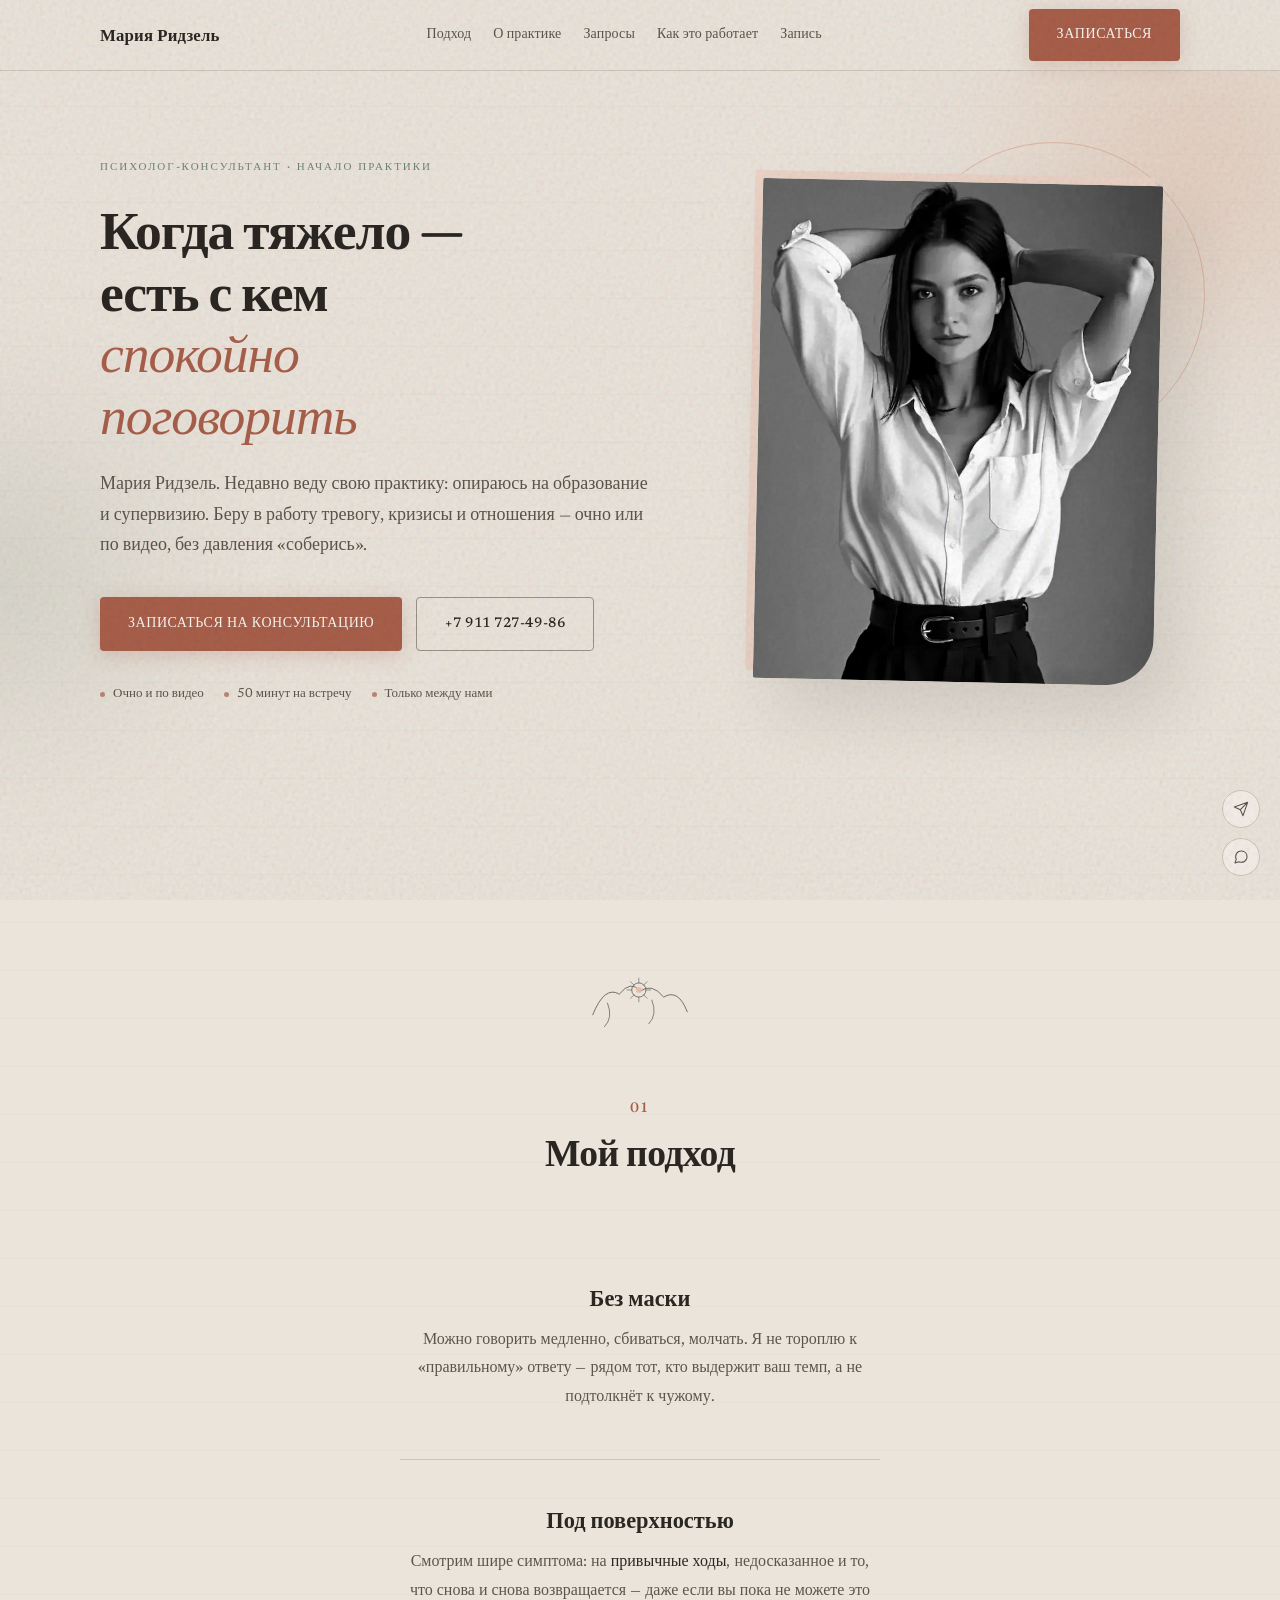
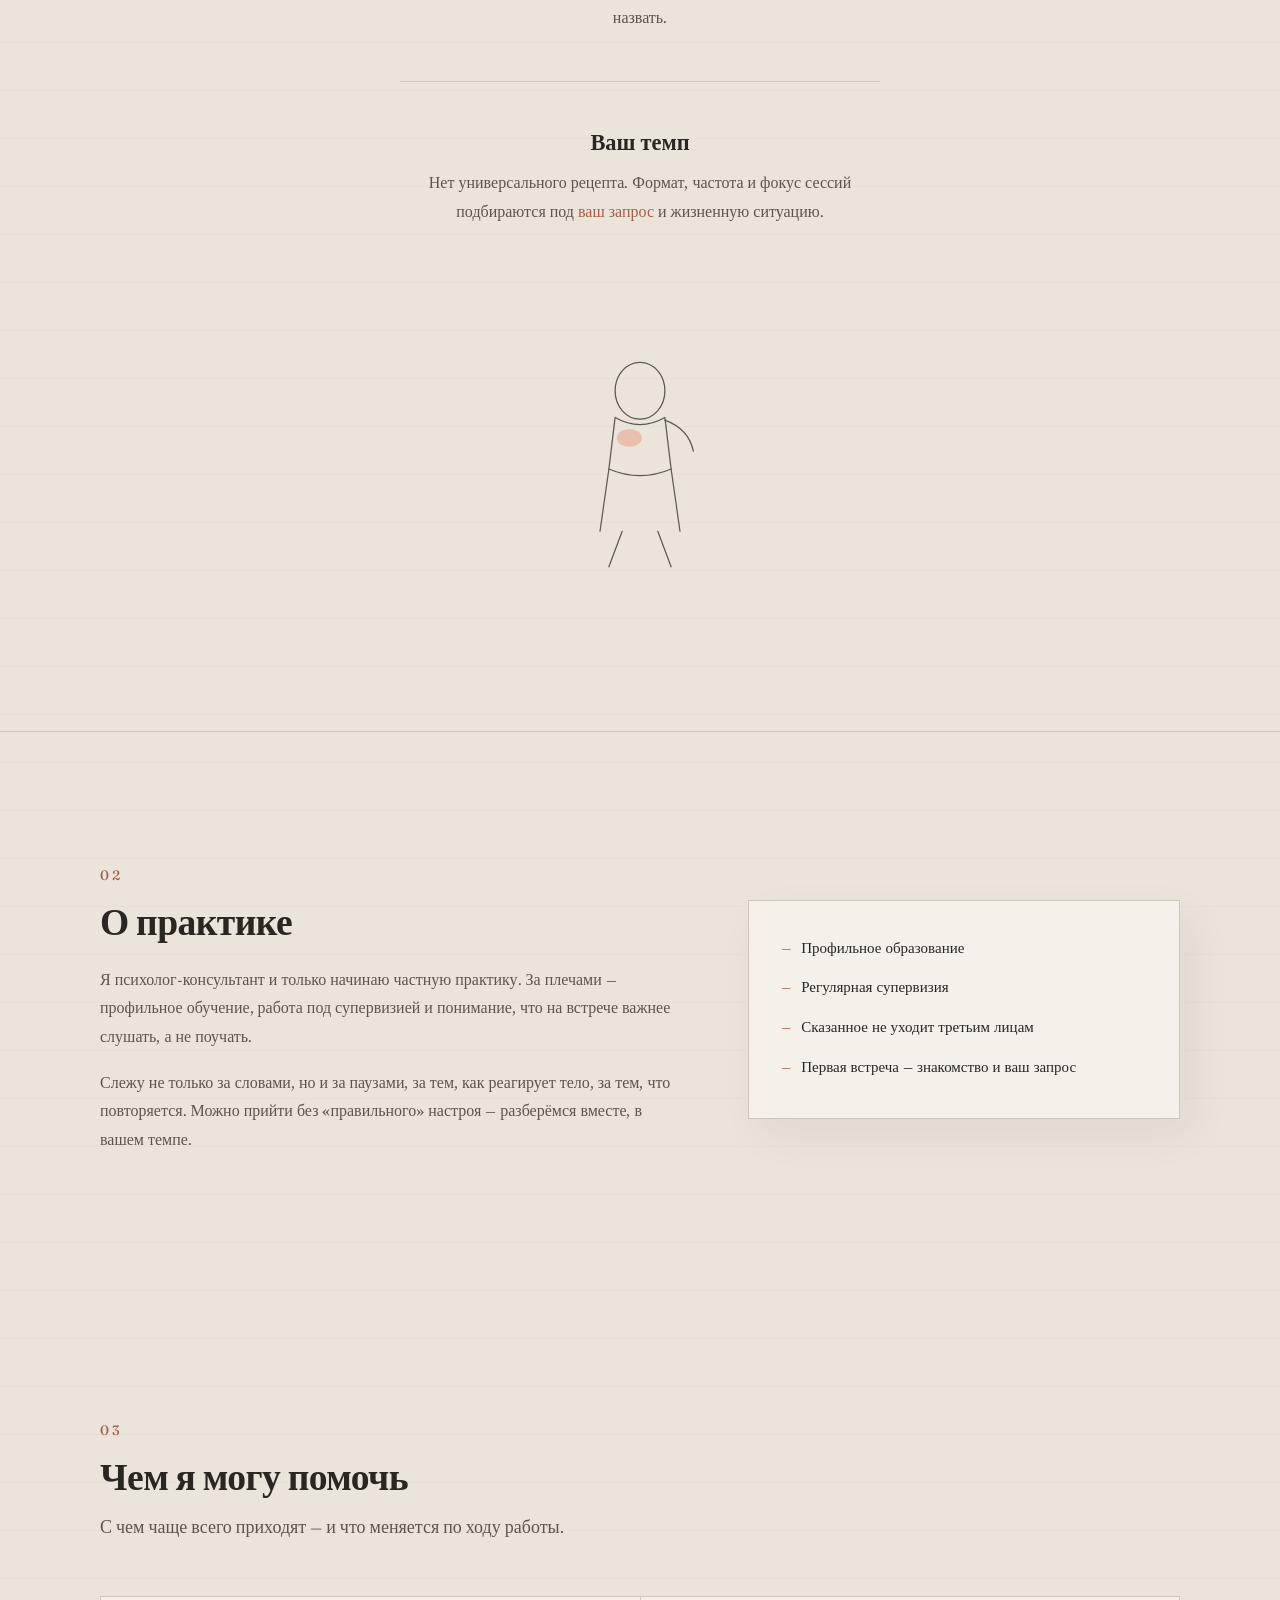
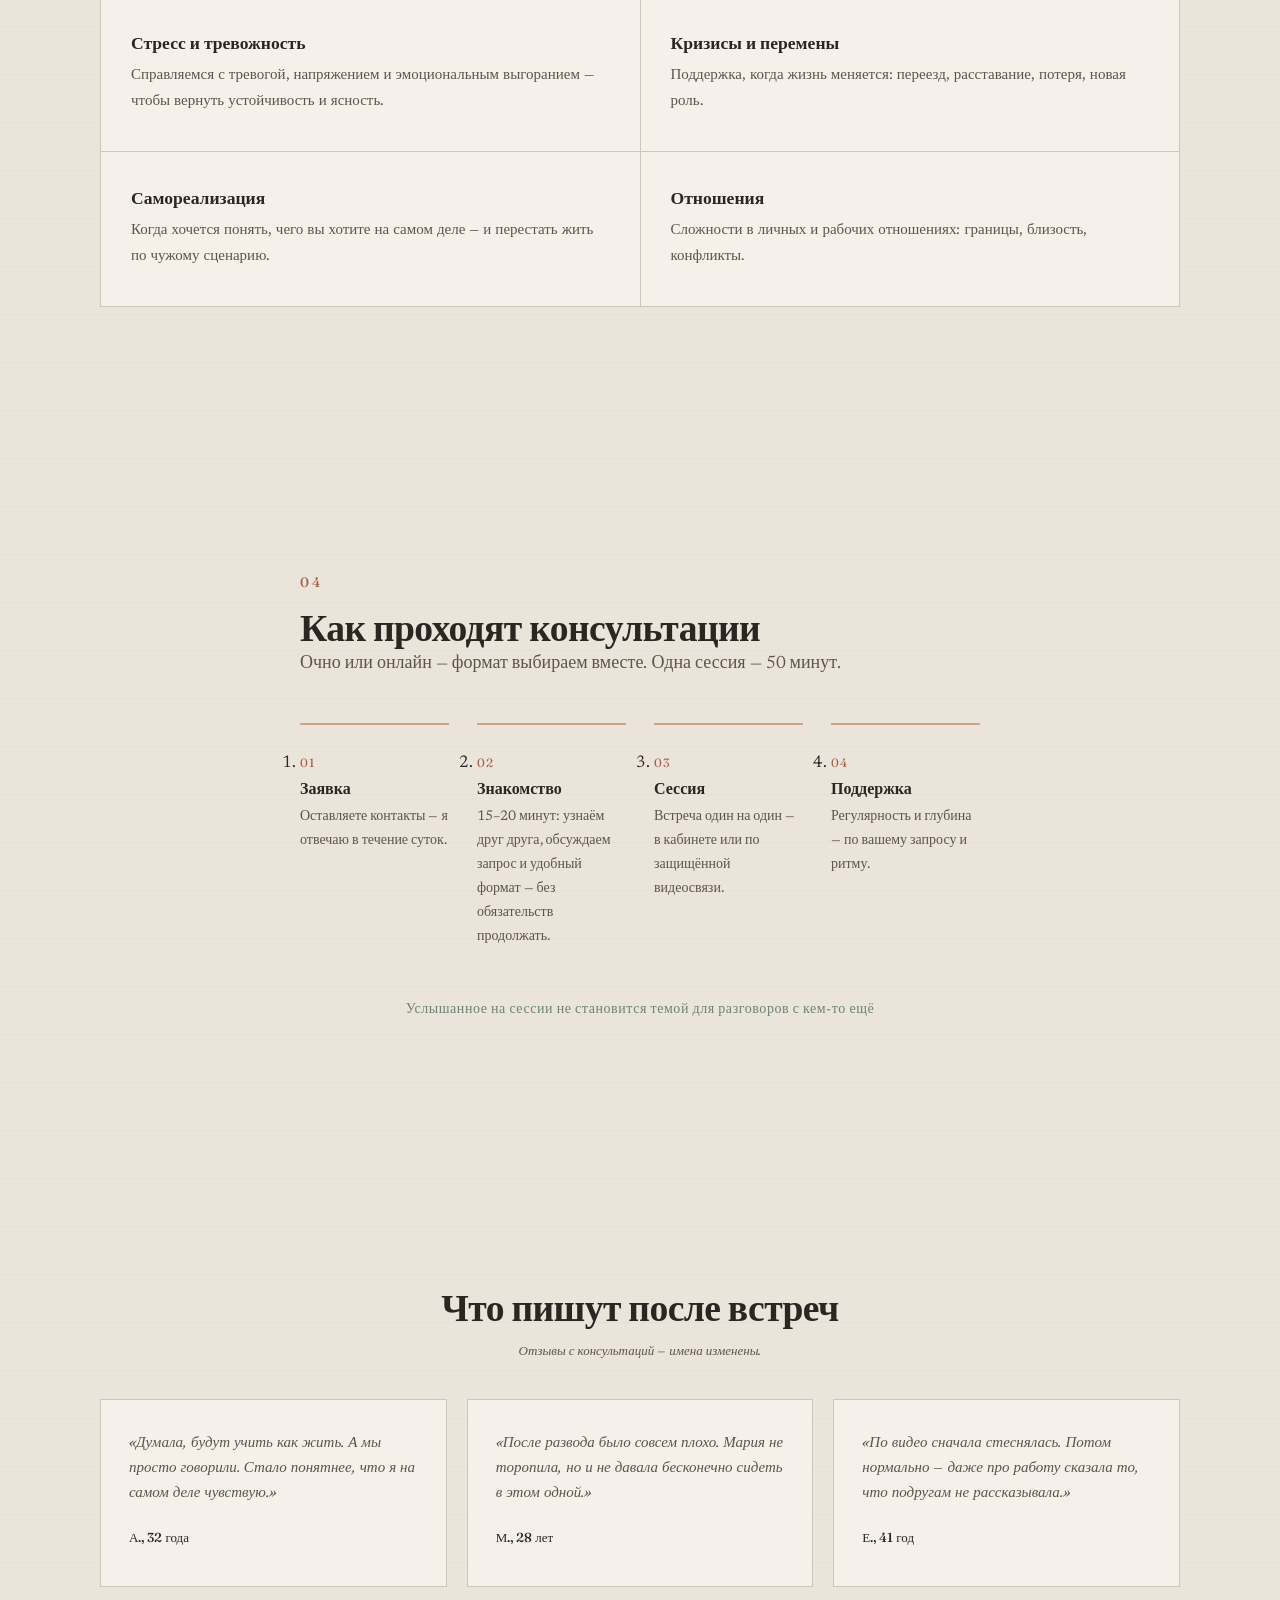
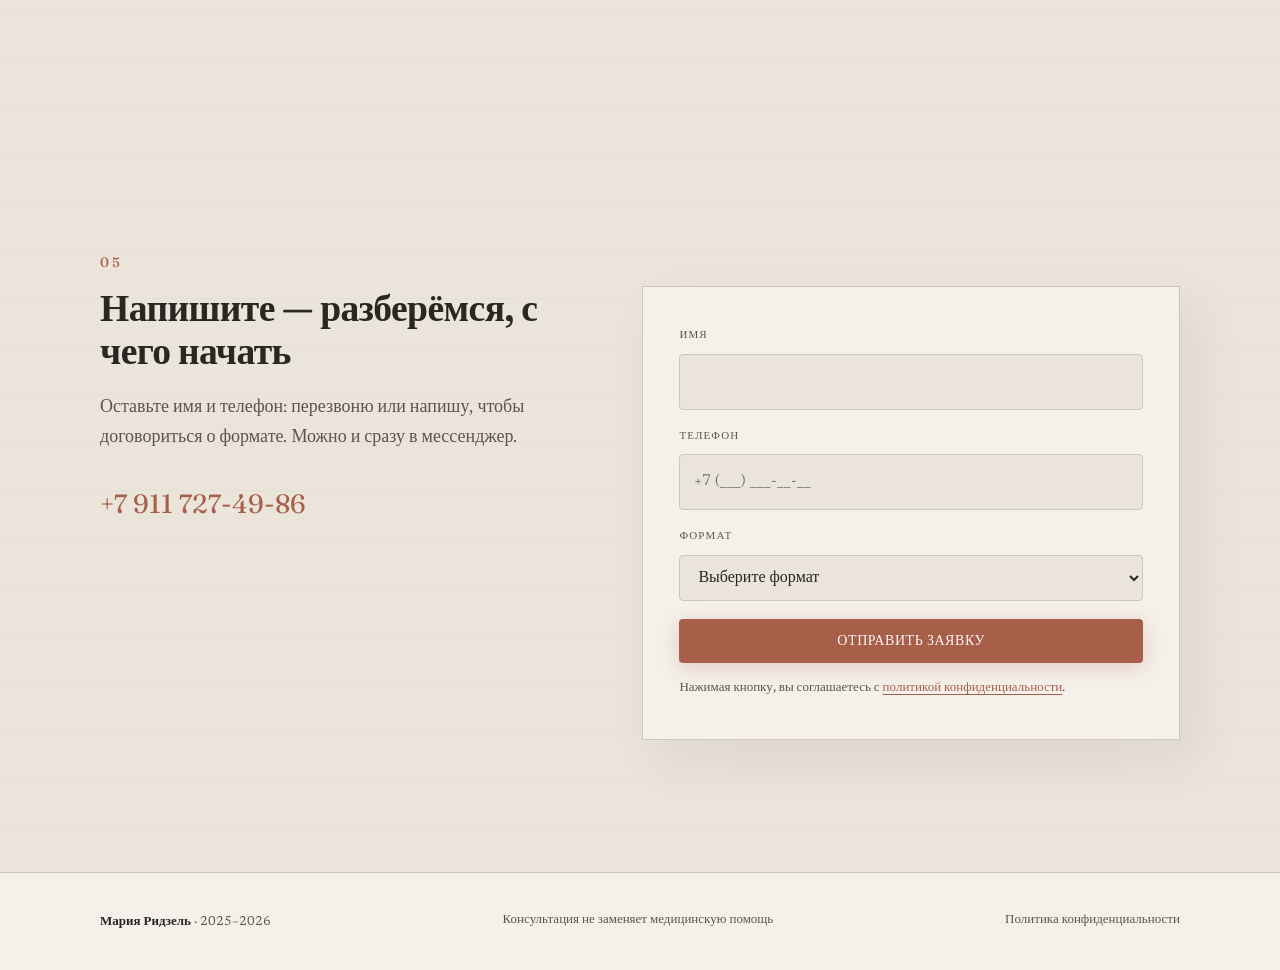
==== index.html @ 5eb5bd17 "Created repository Создала новый репозиторий" ====
<!DOCTYPE html>
<html lang="ru">
<head>
  <meta charset="UTF-8" />
  <meta name="viewport" content="width=device-width, initial-scale=1.0" />
  <title>Мария Ридзель — психолог-консультант</title>
  <meta name="description" content="Мария Ридзель — психолог-консультант, начало частной практики. Тревога, кризисы, отношения. Очно и онлайн, супервизия, без давления и шаблонных советов." />
  <meta name="theme-color" content="#ebe4db" />
  <link rel="preconnect" href="https://fonts.googleapis.com" />
  <link rel="preconnect" href="https://fonts.gstatic.com" crossorigin />
  <link href="https://fonts.googleapis.com/css2?family=Fraunces:opsz,wght@9..144,500;9..144,600;9..144,700&family=Newsreader:ital,opsz,wght@0,6..72,400;0,6..72,500;1,6..72,400&display=swap" rel="stylesheet" />
  <link rel="stylesheet" href="styles.css" />
</head>
<body>
  <div class="grain" aria-hidden="true"></div>
  <div class="ambient ambient--1" aria-hidden="true"></div>
  <div class="ambient ambient--2" aria-hidden="true"></div>

  <aside class="social-fixed" aria-label="Социальные сети">
    <a href="https://t.me/" target="_blank" rel="noopener noreferrer" aria-label="Telegram">
      <svg viewBox="0 0 24 24" fill="none" stroke="currentColor" stroke-width="1.6" aria-hidden="true">
        <path stroke-linecap="round" stroke-linejoin="round" d="M22 2L11 13M22 2l-7 20-4-9-9-4 20-7z"/>
      </svg>
    </a>
    <a href="https://wa.me/79117274986" target="_blank" rel="noopener noreferrer" aria-label="WhatsApp">
      <svg viewBox="0 0 24 24" fill="none" stroke="currentColor" stroke-width="1.6" aria-hidden="true">
        <path stroke-linecap="round" stroke-linejoin="round" d="M21 11.5a8.38 8.38 0 01-.9 3.8 8.5 8.5 0 01-7.6 4.7 8.38 8.38 0 01-3.8-.9L3 21l1.9-5.7a8.38 8.38 0 01-.9-3.8 8.5 8.5 0 014.7-7.6 8.38 8.38 0 013.8-.9h.5a8.48 8.48 0 018 8v.5z"/>
      </svg>
    </a>
  </aside>

  <header class="header">
    <div class="wrap header__inner">
      <a href="#" class="logo">Мария Ридзель</a>
      <nav class="nav" id="nav" aria-label="Основная навигация">
        <ul>
          <li><a href="#approach">Подход</a></li>
          <li><a href="#about">О практике</a></li>
          <li><a href="#services">Запросы</a></li>
          <li><a href="#process">Как это работает</a></li>
          <li><a href="#contact">Запись</a></li>
        </ul>
      </nav>
      <a href="#contact" class="btn btn--primary header__cta">Записаться</a>
      <button type="button" class="menu-btn" id="menuBtn" aria-label="Открыть меню" aria-expanded="false" aria-controls="nav">
        <svg fill="none" stroke="currentColor" viewBox="0 0 24 24" aria-hidden="true">
          <path stroke-linecap="round" stroke-linejoin="round" stroke-width="1.8" d="M4 7h16M4 12h16M4 17h16"/>
        </svg>
      </button>
    </div>
  </header>

  <main>
    <section class="hero section" aria-labelledby="hero-title">
      <div class="wrap hero__inner">
        <div class="hero__copy">
          <p class="hero__label hero-anim" style="--d:0">Психолог-консультант · начало практики</p>
          <h1 id="hero-title" class="hero-anim" style="--d:1">Когда тяжело —<br />есть с кем<br /><em>спокойно поговорить</em></h1>
          <p class="lead hero-anim" style="--d:2">Мария Ридзель. Недавно веду свою практику: опираюсь на образование и супервизию. Беру в работу тревогу, кризисы и отношения — очно или по видео, без давления «соберись».</p>
          <div class="hero__actions hero-anim" style="--d:3">
            <a href="#contact" class="btn btn--primary">Записаться на консультацию</a>
            <a href="tel:+79117274986" class="btn btn--outline">+7 911 727-49-86</a>
          </div>
          <ul class="hero__meta hero-anim" style="--d:4">
            <li>Очно и по видео</li>
            <li>50 минут на встречу</li>
            <li>Только между нами</li>
          </ul>
        </div>

        <div class="hero__visual hero-anim" style="--d:2">
          <span class="hero__ring" aria-hidden="true"></span>
          <figure class="hero__photo">
            <img
              id="hero-photo"
              src="photo.png"
              alt="Психолог-консультант Мария Ридзель"
              width="480"
              height="600"
              fetchpriority="high"
            />
            <figcaption class="hero__photo-fallback" hidden>Не удалось загрузить фото</figcaption>
          </figure>
        </div>
      </div>
    </section>

    <section id="approach" class="approach section">
      <div class="wrap wrap--narrow">
        <img class="illus illus--top reveal" src="assets/illus-hands.svg" alt="" width="140" height="90" />
        <p class="section-num reveal">01</p>
        <h2 class="approach__title reveal">Мой подход</h2>
        <ol class="approach__list">
          <li class="approach__item reveal">
            <h3 class="h-serif">Без маски</h3>
            <p class="text-body">Можно говорить медленно, сбиваться, молчать. Я не тороплю к «правильному» ответу — рядом тот, кто выдержит ваш темп, а не подтолкнёт к чужому.</p>
          </li>
          <li class="approach__item reveal">
            <h3 class="h-serif">Под поверхностью</h3>
            <p class="text-body">Смотрим шире симптома: на <span class="hl">привычные ходы</span>, недосказанное и то, что снова и снова возвращается — даже если вы пока не можете это назвать.</p>
          </li>
          <li class="approach__item reveal">
            <h3 class="h-serif">Ваш темп</h3>
            <p class="text-body">Нет универсального рецепта. Формат, частота и фокус сессий подбираются под <span class="accent">ваш запрос</span> и жизненную ситуацию.</p>
          </li>
        </ol>
        <img class="illus illus--bottom reveal" src="assets/illus-figure.svg" alt="" width="180" height="260" />
      </div>
    </section>

    <hr class="divider" />

    <section id="about" class="section about">
      <div class="wrap">
        <p class="section-num reveal">02</p>
        <div class="about__grid">
          <div class="reveal">
            <h2>О практике</h2>
            <p class="text-body">Я психолог-консультант и только начинаю частную практику. За плечами — профильное обучение, работа под супервизией и понимание, что на встрече важнее слушать, а не поучать.</p>
            <p class="text-body">Слежу не только за словами, но и за паузами, за тем, как реагирует тело, за тем, что повторяется. Можно прийти без «правильного» настроя — разберёмся вместе, в вашем темпе.</p>
          </div>
          <aside class="about__aside reveal">
            <ul>
              <li>Профильное образование</li>
              <li>Регулярная супервизия</li>
              <li>Сказанное не уходит третьим лицам</li>
              <li>Первая встреча — знакомство и ваш запрос</li>
            </ul>
          </aside>
        </div>
      </div>
    </section>

    <section id="services" class="section services">
      <div class="wrap">
        <p class="section-num reveal">03</p>
        <header class="services__head reveal">
          <h2>Чем я могу помочь</h2>
          <p class="lead">С чем чаще всего приходят — и что меняется по ходу работы.</p>
        </header>
        <div class="services-grid">
          <article class="service reveal">
            <h3>Стресс и тревожность</h3>
            <p>Справляемся с тревогой, напряжением и эмоциональным выгоранием — чтобы вернуть устойчивость и ясность.</p>
          </article>
          <article class="service reveal">
            <h3>Кризисы и перемены</h3>
            <p>Поддержка, когда жизнь меняется: переезд, расставание, потеря, новая роль.</p>
          </article>
          <article class="service reveal">
            <h3>Самореализация</h3>
            <p>Когда хочется понять, чего вы хотите на самом деле — и перестать жить по чужому сценарию.</p>
          </article>
          <article class="service reveal">
            <h3>Отношения</h3>
            <p>Сложности в личных и рабочих отношениях: границы, близость, конфликты.</p>
          </article>
        </div>
      </div>
    </section>

    <section id="process" class="section process">
      <div class="wrap wrap--narrow">
        <p class="section-num reveal">04</p>
        <header class="reveal">
          <h2>Как проходят консультации</h2>
          <p class="lead">Очно или онлайн — формат выбираем вместе. Одна сессия — 50 минут.</p>
        </header>
        <ol class="process-steps">
          <li class="process-step reveal">
            <span class="process-step__n">01</span>
            <h3>Заявка</h3>
            <p>Оставляете контакты — я отвечаю в течение суток.</p>
          </li>
          <li class="process-step reveal">
            <span class="process-step__n">02</span>
            <h3>Знакомство</h3>
            <p>15–20 минут: узнаём друг друга, обсуждаем запрос и удобный формат — без обязательств продолжать.</p>
          </li>
          <li class="process-step reveal">
            <span class="process-step__n">03</span>
            <h3>Сессия</h3>
            <p>Встреча один на один — в кабинете или по защищённой видеосвязи.</p>
          </li>
          <li class="process-step reveal">
            <span class="process-step__n">04</span>
            <h3>Поддержка</h3>
            <p>Регулярность и глубина — по вашему запросу и ритму.</p>
          </li>
        </ol>
        <p class="process-note reveal">Услышанное на сессии не становится темой для разговоров с кем-то ещё</p>
      </div>
    </section>

    <section id="reviews" class="section reviews" aria-label="Отзывы">
      <div class="wrap">
        <h2 class="reveal">Что пишут после встреч</h2>
        <p class="reviews-note reveal">Отзывы с консультаций — имена изменены.</p>
        <div class="reviews-grid">
          <blockquote class="review reveal">
            <p>«Думала, будут учить как жить. А мы просто говорили. Стало понятнее, что я на самом деле чувствую.»</p>
            <cite>А., 32 года</cite>
          </blockquote>
          <blockquote class="review reveal">
            <p>«После развода было совсем плохо. Мария не торопила, но и не давала бесконечно сидеть в этом одной.»</p>
            <cite>М., 28 лет</cite>
          </blockquote>
          <blockquote class="review reveal">
            <p>«По видео сначала стеснялась. Потом нормально — даже про работу сказала то, что подругам не рассказывала.»</p>
            <cite>Е., 41 год</cite>
          </blockquote>
        </div>
      </div>
    </section>

    <section id="contact" class="section contact">
      <div class="wrap">
        <p class="section-num reveal">05</p>
        <div class="contact__grid">
          <div class="reveal">
            <h2>Напишите — разберёмся, с чего начать</h2>
            <p class="lead">Оставьте имя и телефон: перезвоню или напишу, чтобы договориться о формате. Можно и сразу в мессенджер.</p>
            <a class="contact__phone" href="tel:+79117274986">+7 911 727-49-86</a>
          </div>

          <div class="form-box reveal">
            <form id="form" novalidate aria-label="Форма записи">
              <div class="hp">
                <label for="hp">Не заполняйте</label>
                <input type="text" id="hp" name="hp" tabindex="-1" autocomplete="off" />
              </div>

              <div class="field">
                <label for="name">Имя</label>
                <input type="text" id="name" name="name" required autocomplete="name" />
                <span class="err-msg" id="err-name" role="alert"></span>
              </div>

              <div class="field">
                <label for="phone">Телефон</label>
                <input type="tel" id="phone" name="phone" required autocomplete="tel" placeholder="+7 (___) ___-__-__" inputmode="tel" />
                <span class="err-msg" id="err-phone" role="alert"></span>
              </div>

              <div class="field">
                <label for="format">Формат</label>
                <select id="format" name="format" required>
                  <option value="">Выберите формат</option>
                  <option value="online">Онлайн</option>
                  <option value="offline">Очно</option>
                </select>
                <span class="err-msg" id="err-format" role="alert"></span>
              </div>

              <button type="submit" class="btn btn--primary btn--full" id="submitBtn">
                <span class="btn__spin" aria-hidden="true"></span>
                <span class="btn__txt">Отправить заявку</span>
              </button>
              <p class="consent">Нажимая кнопку, вы соглашаетесь с <a href="privacy.html">политикой конфиденциальности</a>.</p>
            </form>
          </div>
        </div>
      </div>
    </section>
  </main>

  <footer class="footer">
    <div class="wrap footer__row">
      <p><strong>Мария Ридзель</strong> · 2025–2026</p>
      <p>Консультация не заменяет медицинскую помощь</p>
      <p><a href="privacy.html">Политика конфиденциальности</a></p>
    </div>
  </footer>

  <div class="modal" id="modal" role="dialog" aria-modal="true" aria-labelledby="modal-title" aria-hidden="true">
    <div class="modal__box">
      <button type="button" class="modal__x" id="modalX" aria-label="Закрыть">×</button>
      <h3 id="modal-title">Спасибо за доверие</h3>
      <p class="text-body">Свяжусь с вами в течение 24 часов.</p>
    </div>
  </div>

  <script>
    (function () {
      var img = document.getElementById('hero-photo') || document.querySelector('.hero__photo img');
      if (img && /\.jpe?g$/i.test(img.getAttribute('src') || '')) img.setAttribute('src', 'photo.png');
    })();
  </script>
  <script src="main.js"></script>
</body>
</html>
---- styles.css ----
/* Мария Ридзель — Stillness Studio: editorial organic minimalism */

:root {
  --bg: #ebe4db;
  --bg-warm: #e3d9ce;
  --bg-card: #f5f0ea;
  --bg-deep: #d8cfc4;
  --gray: #cfc6bb;
  --gray-mid: #9a9188;
  --text: #2a2622;
  --text-soft: #5c554c;
  --terracotta: #a85f4a;
  --terracotta-dark: #8c4d3b;
  --peach: #d4a088;
  --peach-light: #edd5c8;
  --sage: #6d8474;
  --serif: 'Fraunces', 'Palatino Linotype', Georgia, serif;
  --sans: 'Newsreader', 'Times New Roman', serif;
  --container: 680px;
  --container-wide: 1080px;
  --section-y: clamp(80px, 12vw, 132px);
  --radius-btn: 4px;
  --line: 1px solid var(--gray);
  --ease: 0.4s cubic-bezier(0.22, 1, 0.36, 1);
  --ease-out: 0.65s cubic-bezier(0.16, 1, 0.3, 1);
}

*, *::before, *::after { box-sizing: border-box; margin: 0; padding: 0; }

html { scroll-behavior: smooth; }

body {
  font-family: var(--sans);
  font-size: 17px;
  line-height: 1.72;
  color: var(--text);
  background-color: var(--bg);
  background-image:
    repeating-linear-gradient(
      0deg,
      transparent,
      transparent 47px,
      rgba(42, 38, 34, 0.022) 47px,
      rgba(42, 38, 34, 0.022) 48px
    );
  -webkit-font-smoothing: antialiased;
  overflow-x: hidden;
}

/* Atmosphere */
.grain {
  position: fixed;
  inset: 0;
  z-index: 9999;
  pointer-events: none;
  opacity: 0.35;
  background-image: url("data:image/svg+xml,%3Csvg viewBox='0 0 256 256' xmlns='http://www.w3.org/2000/svg'%3E%3Cfilter id='n'%3E%3CfeTurbulence type='fractalNoise' baseFrequency='0.85' numOctaves='4' stitchTiles='stitch'/%3E%3C/filter%3E%3Crect width='100%25' height='100%25' filter='url(%23n)' opacity='0.5'/%3E%3C/svg%3E");
  mix-blend-mode: multiply;
}

.ambient {
  position: fixed;
  border-radius: 50%;
  filter: blur(80px);
  pointer-events: none;
  z-index: 0;
}

.ambient--1 {
  width: min(55vw, 480px);
  height: min(55vw, 480px);
  top: -8%;
  right: -12%;
  background: radial-gradient(circle, rgba(212, 160, 136, 0.45), transparent 70%);
}

.ambient--2 {
  width: min(45vw, 380px);
  height: min(45vw, 380px);
  bottom: 15%;
  left: -15%;
  background: radial-gradient(circle, rgba(109, 132, 116, 0.28), transparent 70%);
}

img { max-width: 100%; display: block; }
a { color: inherit; text-decoration: none; }
button { font-family: inherit; cursor: pointer; border: none; background: none; }

.wrap { width: min(90%, var(--container-wide)); margin-inline: auto; position: relative; z-index: 1; }
.wrap--narrow { width: min(90%, var(--container)); margin-inline: auto; position: relative; z-index: 1; }

h1, h2, h3, .h-serif, .font-serif {
  font-family: var(--serif);
  font-weight: 600;
  color: var(--text);
  line-height: 1.15;
  font-variation-settings: 'SOFT' 50, 'WONK' 0.8;
}

h1 {
  font-size: clamp(2.1rem, 5.5vw, 3.35rem);
  letter-spacing: -0.02em;
}

h1 em {
  font-style: italic;
  color: var(--terracotta);
  font-weight: 500;
}

h2 {
  font-size: clamp(1.75rem, 3.8vw, 2.35rem);
  letter-spacing: -0.015em;
}

h3.h-serif { font-size: clamp(1.2rem, 2.5vw, 1.4rem); }

.text-body { font-size: 16px; color: var(--text-soft); line-height: 1.78; }
.text-body strong,
.text-body .hl { color: var(--text); font-weight: 500; }
.text-body .accent { color: var(--terracotta); font-weight: 500; }

.lead {
  font-size: clamp(1rem, 2vw, 1.125rem);
  color: var(--text-soft);
  max-width: 36em;
  line-height: 1.68;
}

.section { padding-block: var(--section-y); }
.divider { border: none; border-top: var(--line); margin-block: 0; }

.section-num {
  font-family: var(--serif);
  font-size: 0.85rem;
  font-weight: 500;
  color: var(--terracotta);
  letter-spacing: 0.2em;
  margin-bottom: 12px;
  opacity: 0.85;
}

/* Hero load cascade */
.hero-anim {
  opacity: 0;
  transform: translateY(24px);
  animation: hero-in var(--ease-out) forwards;
  animation-delay: calc(0.12s + var(--d, 0) * 0.1s);
}

@keyframes hero-in {
  to { opacity: 1; transform: none; }
}

.reveal {
  opacity: 0;
  transform: translateY(28px);
  transition: opacity 0.75s var(--ease), transform 0.75s var(--ease);
}

.reveal.on { opacity: 1; transform: none; }

.reveal:nth-child(2) { transition-delay: 0.06s; }
.reveal:nth-child(3) { transition-delay: 0.12s; }

/* Fixed social */
.social-fixed {
  position: fixed;
  right: 20px;
  bottom: 24px;
  z-index: 90;
  display: flex;
  flex-direction: column;
  gap: 10px;
}

.social-fixed a {
  width: 38px;
  height: 38px;
  display: flex;
  align-items: center;
  justify-content: center;
  color: var(--text-soft);
  border: var(--line);
  border-radius: 50%;
  background: rgba(245, 240, 234, 0.88);
  backdrop-filter: blur(10px);
  transition: color var(--ease), border-color var(--ease), transform var(--ease);
}

.social-fixed a:hover {
  color: var(--terracotta);
  border-color: var(--peach);
  transform: translateY(-2px);
}

.social-fixed svg { width: 16px; height: 16px; }

/* Header */
.header {
  position: sticky;
  top: 0;
  z-index: 100;
  background: rgba(235, 228, 219, 0.88);
  backdrop-filter: blur(14px);
  border-bottom: var(--line);
}

.header__inner {
  display: flex;
  align-items: center;
  justify-content: space-between;
  height: 70px;
  gap: 16px;
}

.logo {
  font-family: var(--serif);
  font-size: 1.05rem;
  font-weight: 600;
  letter-spacing: 0.01em;
}

.nav ul { display: flex; list-style: none; gap: clamp(10px, 2vw, 22px); flex-wrap: wrap; }

.nav a {
  font-size: 14px;
  font-weight: 400;
  color: var(--text-soft);
  letter-spacing: 0.01em;
  position: relative;
  padding-bottom: 2px;
  transition: color var(--ease);
}

.nav a::after {
  content: '';
  position: absolute;
  left: 0;
  bottom: 0;
  width: 0;
  height: 1px;
  background: var(--terracotta);
  transition: width var(--ease);
}

.nav a:hover { color: var(--terracotta); }
.nav a:hover::after { width: 100%; }

.btn {
  display: inline-flex;
  align-items: center;
  justify-content: center;
  padding: 14px 28px;
  font-size: 14px;
  font-weight: 500;
  letter-spacing: 0.04em;
  text-transform: uppercase;
  border-radius: var(--radius-btn);
  transition: background var(--ease), color var(--ease), transform var(--ease), box-shadow var(--ease);
}

.btn--primary {
  background: var(--terracotta);
  color: #faf6f2;
  box-shadow: 0 4px 20px rgba(168, 95, 74, 0.25);
}

.btn--primary:hover {
  background: var(--terracotta-dark);
  transform: translateY(-2px);
  box-shadow: 0 8px 28px rgba(168, 95, 74, 0.32);
}

.btn--outline {
  background: transparent;
  color: var(--text);
  border: 1px solid var(--gray-mid);
}

.btn--outline:hover {
  border-color: var(--terracotta);
  color: var(--terracotta);
}

.btn--full { width: 100%; }
.btn--loading { pointer-events: none; opacity: 0.85; }

.btn__spin {
  width: 16px; height: 16px;
  border: 2px solid rgba(255,255,255,.35);
  border-top-color: #fff;
  border-radius: 50%;
  animation: spin 0.7s linear infinite;
  display: none;
}

.btn--loading .btn__spin { display: block; }
.btn--loading .btn__txt { display: none; }

@keyframes spin { to { transform: rotate(360deg); } }

.menu-btn {
  display: none;
  width: 44px; height: 44px;
  border: var(--line);
  border-radius: var(--radius-btn);
  align-items: center;
  justify-content: center;
  background: var(--bg-card);
}

.menu-btn svg { width: 20px; height: 20px; }
.header__cta { display: none; }

/* Hero — asymmetric layout */
.hero {
  padding-top: clamp(48px, 9vw, 88px);
  padding-bottom: var(--section-y);
  position: relative;
}

.hero__inner {
  display: grid;
  grid-template-columns: 1.1fr 0.9fr;
  gap: clamp(32px, 6vw, 72px);
  align-items: center;
}

.hero__label {
  font-size: 11px;
  letter-spacing: 0.18em;
  text-transform: uppercase;
  color: var(--sage);
  margin-bottom: 22px;
  font-weight: 500;
}

.hero h1 { margin-bottom: 24px; max-width: 12ch; }

.hero .lead { margin-bottom: 36px; }

.hero__actions {
  display: flex;
  flex-wrap: wrap;
  gap: 14px;
  margin-bottom: 32px;
}

.hero__meta {
  display: flex;
  flex-wrap: wrap;
  gap: 20px;
  font-size: 13px;
  color: var(--text-soft);
  list-style: none;
}

.hero__meta li {
  display: flex;
  align-items: center;
  gap: 8px;
}

.hero__meta li::before {
  content: '';
  width: 5px;
  height: 5px;
  border-radius: 50%;
  background: var(--terracotta);
  opacity: 0.7;
}

.hero__visual {
  position: relative;
  margin-left: clamp(0px, 4vw, 32px);
  width: fit-content;
  max-width: 100%;
}

.hero__ring {
  position: absolute;
  top: -8%;
  right: -6%;
  width: 72%;
  aspect-ratio: 1;
  border: 1px solid var(--peach);
  border-radius: 50%;
  opacity: 0.6;
  pointer-events: none;
  animation: ring-pulse 8s ease-in-out infinite;
}

@keyframes ring-pulse {
  0%, 100% { transform: scale(1) rotate(0deg); opacity: 0.5; }
  50% { transform: scale(1.03) rotate(4deg); opacity: 0.75; }
}

.hero__photo {
  position: relative;
  z-index: 1;
  margin: 0;
  width: min(100%, 400px);
  aspect-ratio: 4 / 5;
  border-radius: 2px 2px 48px 2px;
  overflow: hidden;
  background: var(--bg-warm);
  box-shadow:
    24px 32px 64px rgba(42, 38, 34, 0.12),
    -8px -8px 0 var(--peach-light);
  transform: rotate(1.2deg);
  transition: transform var(--ease);
}

.hero__photo:hover { transform: rotate(0deg) scale(1.01); }

.hero__photo img {
  display: block;
  width: 100%;
  height: 100%;
  object-fit: cover;
  object-position: center 15%;
  filter: grayscale(100%) contrast(1.04);
}

.hero__photo-fallback {
  position: absolute;
  inset: 0;
  display: flex;
  align-items: center;
  justify-content: center;
  padding: 24px;
  text-align: center;
  font-size: 14px;
  color: var(--text-soft);
  background: linear-gradient(145deg, var(--bg-warm), var(--peach-light));
}

.hero__photo-fallback[hidden] {
  display: none !important;
}

/* Approach */
.approach {
  padding-top: clamp(72px, 12vw, 120px);
  text-align: center;
}

.approach .illus {
  display: block;
  margin-inline: auto;
  opacity: 0.88;
  transition: transform 1.2s var(--ease);
}

.approach .illus.on { animation: illus-float 6s ease-in-out infinite; }

@keyframes illus-float {
  0%, 100% { transform: translateY(0); }
  50% { transform: translateY(-6px); }
}

.approach .illus--top {
  width: min(130px, 26vw);
  margin-bottom: clamp(28px, 5vw, 48px);
}

.approach .illus--bottom {
  width: min(160px, 32vw);
  margin-top: clamp(40px, 7vw, 64px);
}

.approach__title { margin-bottom: clamp(40px, 7vw, 64px); }

.approach__list { list-style: none; }

.approach__item {
  padding-block: clamp(32px, 5vw, 48px);
  max-width: 480px;
  margin-inline: auto;
}

.approach__item + .approach__item { border-top: var(--line); }

.approach__item h3 { margin-bottom: 14px; }

/* About */
.about__grid {
  display: grid;
  grid-template-columns: 1.15fr 0.85fr;
  gap: clamp(36px, 5vw, 64px);
  align-items: start;
}

.about__grid h2 { margin-bottom: 24px; }
.about__grid .text-body + .text-body { margin-top: 1.1em; }

.about__aside {
  padding: 36px 32px;
  background: var(--bg-card);
  border: var(--line);
  transform: translateY(12px);
  box-shadow: 12px 16px 40px rgba(42, 38, 34, 0.06);
}

.about__aside ul {
  list-style: none;
  display: grid;
  gap: 14px;
  font-size: 15px;
  font-weight: 400;
}

.about__aside li::before {
  content: '—';
  color: var(--terracotta);
  margin-right: 10px;
}

/* Services */
.services__head {
  margin-bottom: 52px;
  max-width: 28em;
}

.services__head .lead { margin-top: 16px; }

.services-grid {
  display: grid;
  grid-template-columns: repeat(2, 1fr);
  gap: 1px;
  background: var(--gray);
  border: var(--line);
}

.service {
  background: var(--bg-card);
  padding: 36px 30px;
  transition: background var(--ease), transform var(--ease);
  position: relative;
  overflow: hidden;
}

.service::before {
  content: '';
  position: absolute;
  top: 0;
  left: 0;
  width: 3px;
  height: 0;
  background: var(--terracotta);
  transition: height var(--ease);
}

.service:hover {
  background: var(--bg-warm);
  transform: translateY(-2px);
}

.service:hover::before { height: 100%; }

.service h3 {
  font-family: var(--serif);
  font-size: 1.1rem;
  margin-bottom: 10px;
}

.service p { font-size: 15px; color: var(--text-soft); }

/* Process */
.process header { margin-bottom: 44px; }

.process-steps {
  display: grid;
  grid-template-columns: repeat(4, 1fr);
  gap: 28px;
  margin-top: 8px;
}

.process-step {
  padding-top: 24px;
  border-top: 2px solid var(--peach);
  transition: border-color var(--ease);
}

.process-step:hover { border-top-color: var(--terracotta); }

.process-step__n {
  font-family: var(--serif);
  font-size: 12px;
  color: var(--terracotta);
  margin-bottom: 14px;
  letter-spacing: 0.1em;
}

.process-step h3 { font-size: 1rem; margin-bottom: 8px; font-family: var(--serif); }
.process-step p { font-size: 14px; color: var(--text-soft); }

.process-note {
  text-align: center;
  margin-top: 48px;
  font-size: 14px;
  font-weight: 500;
  color: var(--sage);
  letter-spacing: 0.04em;
}

/* Reviews */
.reviews h2 { margin-bottom: 12px; text-align: center; }

.reviews-note {
  text-align: center;
  font-size: 13px;
  color: var(--text-soft);
  margin-bottom: 36px;
  font-style: italic;
}

.reviews-grid {
  display: grid;
  grid-template-columns: repeat(3, 1fr);
  gap: 20px;
}

.review {
  padding: 32px 28px;
  background: var(--bg-card);
  border: var(--line);
  transition: transform var(--ease), box-shadow var(--ease);
}

.review:hover {
  transform: translateY(-4px);
  box-shadow: 0 16px 40px rgba(42, 38, 34, 0.08);
}

.review p {
  font-size: 15px;
  color: var(--text-soft);
  font-style: italic;
  margin-bottom: 18px;
  line-height: 1.65;
}

.review cite {
  font-size: 13px;
  font-weight: 500;
  font-style: normal;
  font-family: var(--serif);
  color: var(--text);
}

/* Contact */
.contact__grid {
  display: grid;
  grid-template-columns: 0.95fr 1.05fr;
  gap: 56px;
  align-items: start;
}

.contact h2 { margin-bottom: 20px; }

.contact__phone {
  display: inline-block;
  margin-top: 28px;
  font-family: var(--serif);
  font-size: clamp(1.35rem, 3vw, 1.65rem);
  color: var(--terracotta);
  transition: color var(--ease), letter-spacing var(--ease);
}

.contact__phone:hover {
  color: var(--terracotta-dark);
  letter-spacing: 0.02em;
}

.form-box {
  padding: 40px 36px;
  background: var(--bg-card);
  border: var(--line);
  box-shadow: 16px 20px 48px rgba(42, 38, 34, 0.07);
}

.field { margin-bottom: 18px; }

.field label {
  display: block;
  font-size: 11px;
  font-weight: 500;
  text-transform: uppercase;
  letter-spacing: 0.1em;
  margin-bottom: 8px;
  color: var(--text-soft);
}

.field input,
.field select {
  width: 100%;
  padding: 13px 14px;
  font: inherit;
  font-size: 16px;
  border: var(--line);
  border-radius: var(--radius-btn);
  background: var(--bg);
  color: var(--text);
  transition: border-color var(--ease), box-shadow var(--ease);
}

.field input:focus,
.field select:focus {
  outline: none;
  border-color: var(--terracotta);
  box-shadow: 0 0 0 3px rgba(168, 95, 74, 0.12);
}

.field input.err { border-color: #b85a5a; }
.err-msg { font-size: 12px; color: #b85a5a; margin-top: 6px; min-height: 1em; }
.hp { position: absolute; left: -9999px; opacity: 0; }
.consent { font-size: 13px; color: var(--text-soft); margin-top: 14px; }
.consent a { text-decoration: underline; text-underline-offset: 3px; color: var(--terracotta); }

.footer {
  padding: 36px 0;
  border-top: var(--line);
  font-size: 13px;
  color: var(--text-soft);
  background: var(--bg-card);
  position: relative;
  z-index: 1;
}

.footer__row {
  display: flex;
  justify-content: space-between;
  flex-wrap: wrap;
  gap: 12px;
}

.footer strong { font-family: var(--serif); color: var(--text); }
.footer a:hover { color: var(--terracotta); }

.modal {
  position: fixed; inset: 0; z-index: 200;
  display: flex; align-items: center; justify-content: center;
  padding: 20px;
  background: rgba(42, 38, 34, 0.45);
  opacity: 0; visibility: hidden;
  transition: opacity var(--ease), visibility var(--ease);
}

.modal.on { opacity: 1; visibility: visible; }

.modal__box {
  background: var(--bg-card);
  padding: 52px 40px;
  max-width: 400px;
  width: 100%;
  text-align: center;
  border: var(--line);
  position: relative;
  transform: scale(0.94) translateY(12px);
  transition: transform var(--ease);
  box-shadow: 0 24px 64px rgba(42, 38, 34, 0.15);
}

.modal.on .modal__box { transform: none; }

.modal__x {
  position: absolute; top: 12px; right: 14px;
  font-size: 1.5rem; color: var(--text-soft);
  line-height: 1;
  transition: color var(--ease);
}

.modal__x:hover { color: var(--terracotta); }
.modal h3 { font-family: var(--serif); margin-bottom: 12px; font-size: 1.5rem; }

@media (max-width: 900px) {
  .hero__inner, .about__grid, .contact__grid { grid-template-columns: 1fr; }
  .hero__inner { gap: 28px; }
  .hero__visual {
    order: -1;
    width: min(260px, 68vw);
    margin-inline: auto;
    margin-left: auto;
    margin-bottom: 0;
  }
  .hero__ring { display: none; }
  .hero__photo {
    width: 100%;
    max-height: none;
    transform: none;
    box-shadow: 0 16px 40px rgba(42, 38, 34, 0.1);
  }
  .hero__photo:hover { transform: none; }
  .hero h1 { max-width: none; }
  .process-steps { grid-template-columns: repeat(2, 1fr); }
  .reviews-grid { grid-template-columns: 1fr; }
  .about__aside { transform: none; }
}

@media (max-width: 640px) {
  .services-grid { grid-template-columns: 1fr; }
  .process-steps { grid-template-columns: 1fr; }
  .hero__actions { flex-direction: column; }
  .hero__actions .btn { width: 100%; }
  .nav {
    position: fixed;
    top: 70px; left: 0; right: 0;
    background: var(--bg);
    padding: 24px;
    border-bottom: var(--line);
    transform: translateY(-120%);
    opacity: 0;
    visibility: hidden;
    transition: transform var(--ease), opacity var(--ease), visibility var(--ease);
  }
  .nav.open { transform: none; opacity: 1; visibility: visible; }
  .nav ul { flex-direction: column; gap: 18px; }
  .menu-btn { display: flex; }
  .social-fixed { right: 12px; bottom: 12px; }
}

@media (min-width: 641px) {
  .header__cta { display: inline-flex; }
}

@media (prefers-reduced-motion: reduce) {
  html { scroll-behavior: auto; }
  .hero-anim, .reveal { opacity: 1; transform: none; animation: none; transition: none; }
  .hero__ring, .approach .illus.on { animation: none; }
  .grain { display: none; }
}
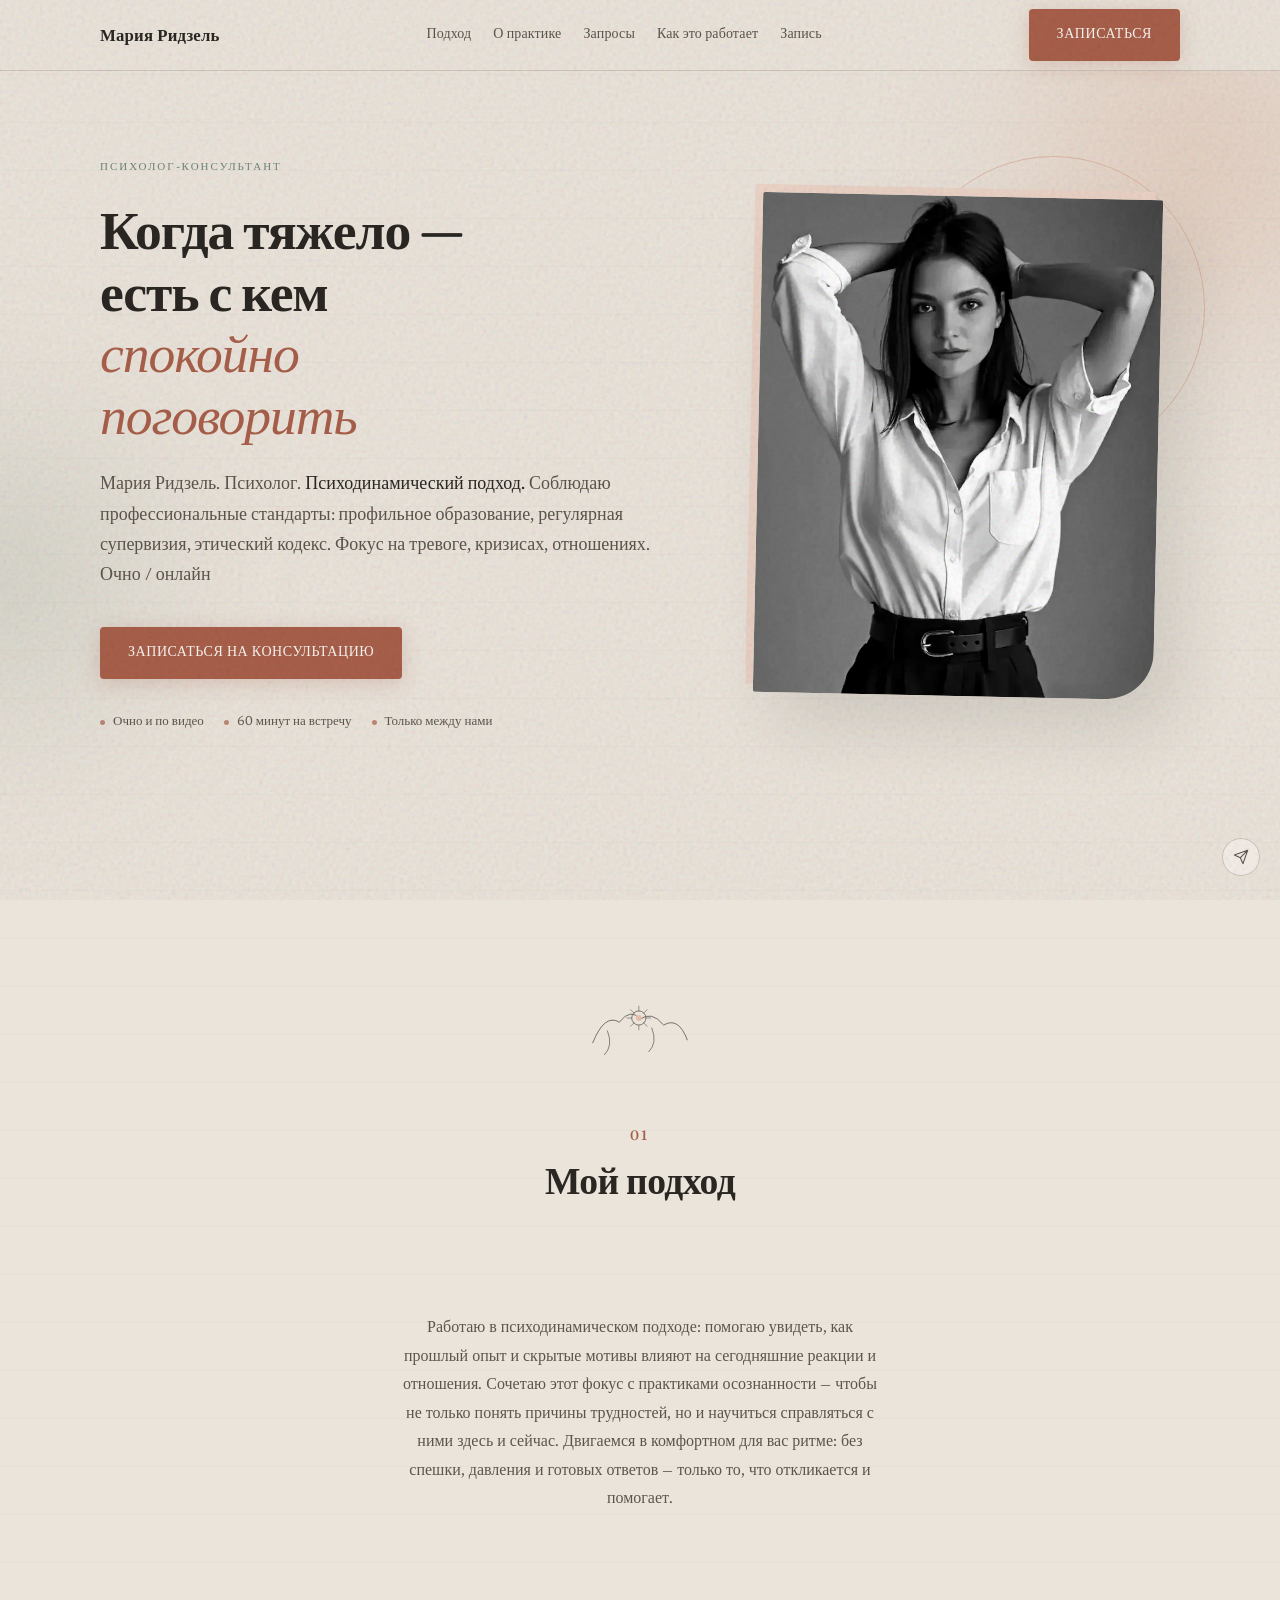
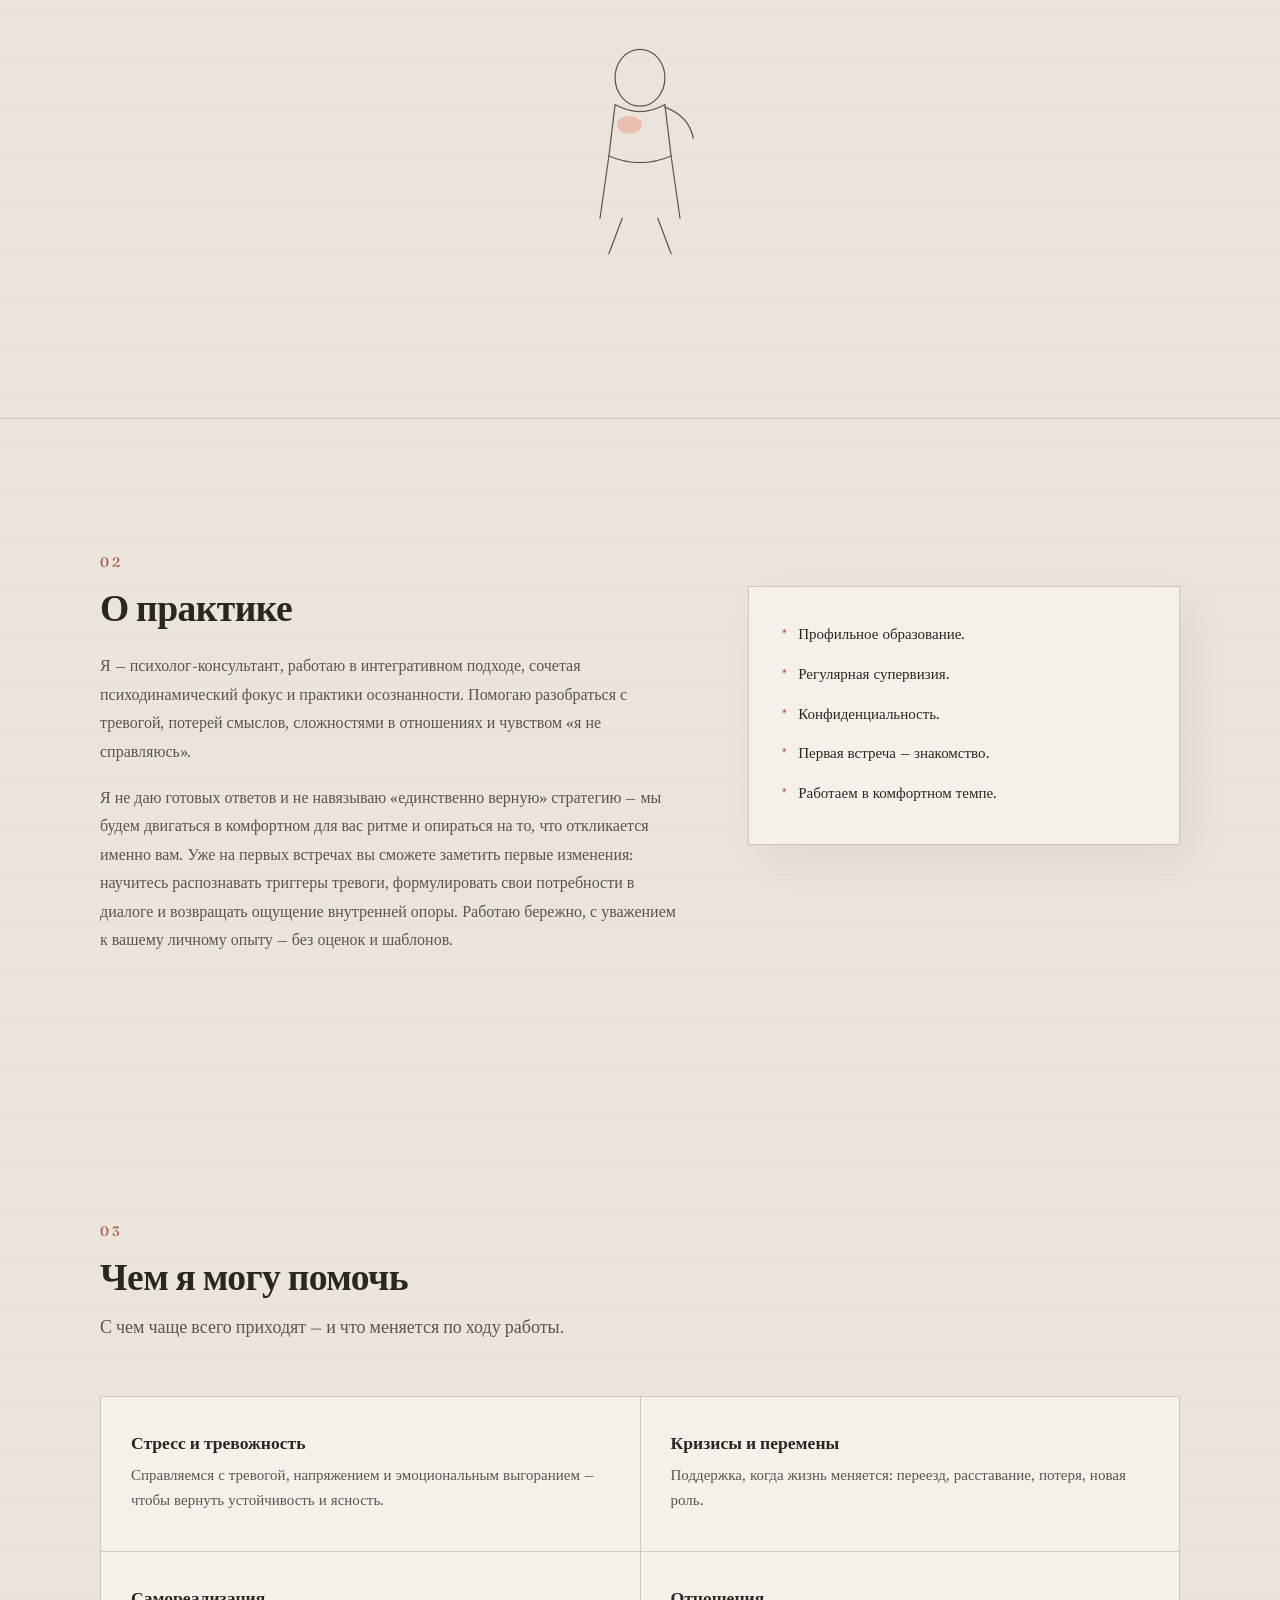
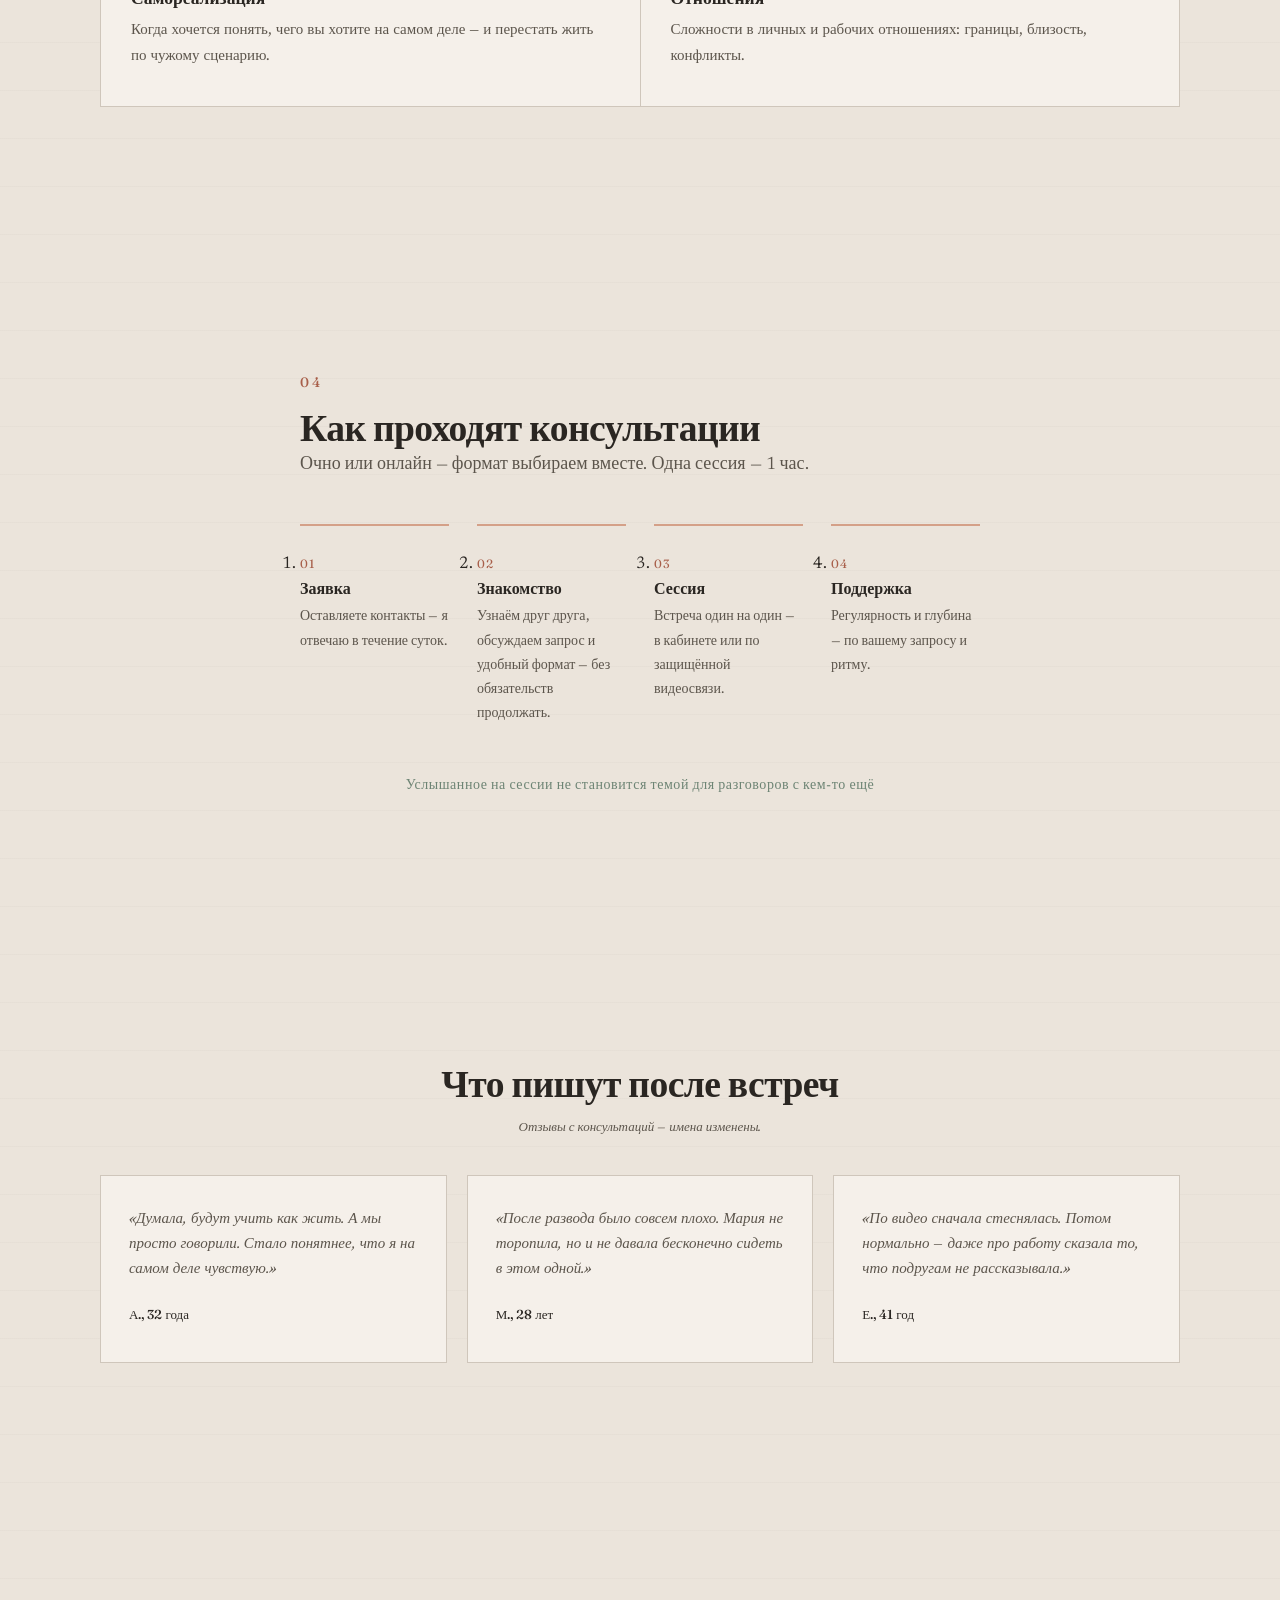
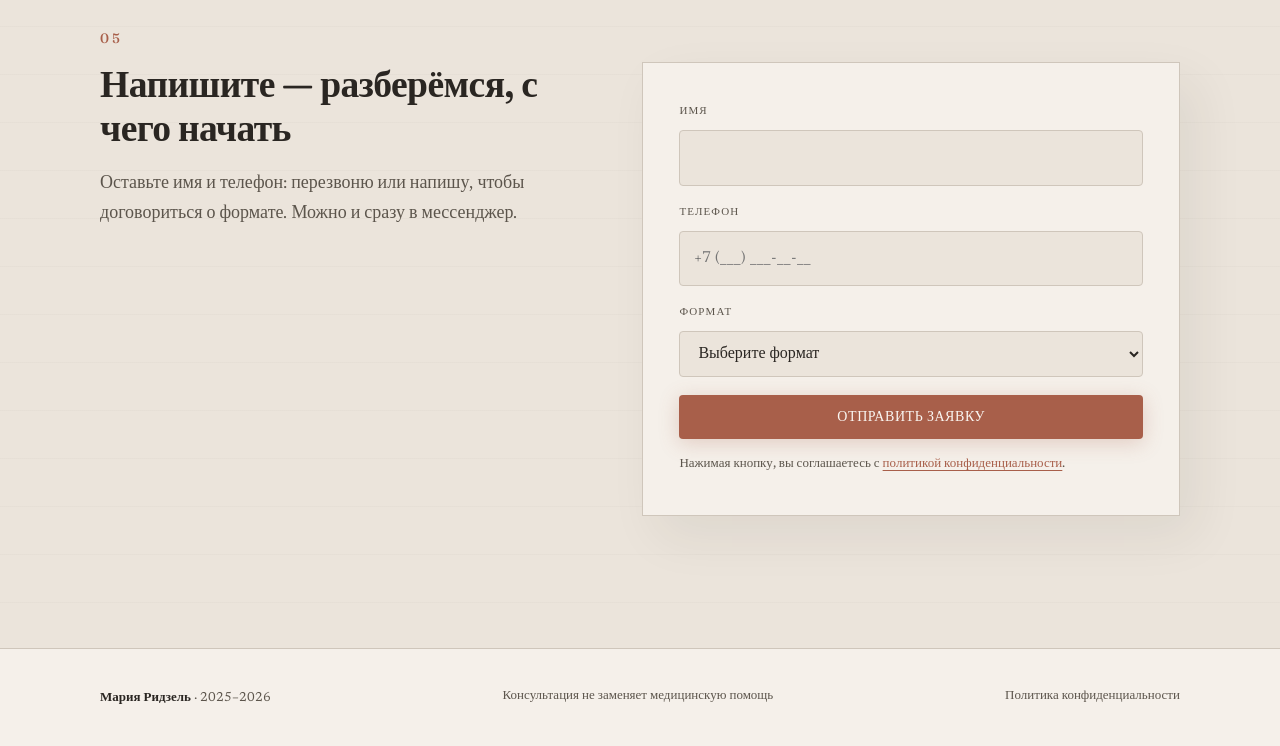
==== commit c89cae67: "remove phone number from all pages, keep contact form only" ====
--- a/index.html
+++ b/index.html
@@ -20,11 +20,6 @@
     <a href="https://t.me/" target="_blank" rel="noopener noreferrer" aria-label="Telegram">
       <svg viewBox="0 0 24 24" fill="none" stroke="currentColor" stroke-width="1.6" aria-hidden="true">
         <path stroke-linecap="round" stroke-linejoin="round" d="M22 2L11 13M22 2l-7 20-4-9-9-4 20-7z"/>
-      </svg>
-    </a>
-    <a href="https://wa.me/79117274986" target="_blank" rel="noopener noreferrer" aria-label="WhatsApp">
-      <svg viewBox="0 0 24 24" fill="none" stroke="currentColor" stroke-width="1.6" aria-hidden="true">
-        <path stroke-linecap="round" stroke-linejoin="round" d="M21 11.5a8.38 8.38 0 01-.9 3.8 8.5 8.5 0 01-7.6 4.7 8.38 8.38 0 01-3.8-.9L3 21l1.9-5.7a8.38 8.38 0 01-.9-3.8 8.5 8.5 0 014.7-7.6 8.38 8.38 0 013.8-.9h.5a8.48 8.48 0 018 8v.5z"/>
       </svg>
     </a>
   </aside>
@@ -54,16 +49,15 @@
     <section class="hero section" aria-labelledby="hero-title">
       <div class="wrap hero__inner">
         <div class="hero__copy">
-          <p class="hero__label hero-anim" style="--d:0">Психолог-консультант · начало практики</p>
+          <p class="hero__label hero-anim" style="--d:0">Психолог-консультант</p>
           <h1 id="hero-title" class="hero-anim" style="--d:1">Когда тяжело —<br />есть с кем<br /><em>спокойно поговорить</em></h1>
-          <p class="lead hero-anim" style="--d:2">Мария Ридзель. Недавно веду свою практику: опираюсь на образование и супервизию. Беру в работу тревогу, кризисы и отношения — очно или по видео, без давления «соберись».</p>
+          <p class="lead hero-anim" style="--d:2">Мария Ридзель. Психолог. <strong>Психодинамический подход.</strong> Соблюдаю профессиональные стандарты: профильное образование, регулярная супервизия, этический кодекс. Фокус на тревоге, кризисах, отношениях. Очно / онлайн</p>
           <div class="hero__actions hero-anim" style="--d:3">
             <a href="#contact" class="btn btn--primary">Записаться на консультацию</a>
-            <a href="tel:+79117274986" class="btn btn--outline">+7 911 727-49-86</a>
           </div>
           <ul class="hero__meta hero-anim" style="--d:4">
             <li>Очно и по видео</li>
-            <li>50 минут на встречу</li>
+            <li>60 минут на встречу</li>
             <li>Только между нами</li>
           </ul>
         </div>
@@ -92,16 +86,7 @@
         <h2 class="approach__title reveal">Мой подход</h2>
         <ol class="approach__list">
           <li class="approach__item reveal">
-            <h3 class="h-serif">Без маски</h3>
-            <p class="text-body">Можно говорить медленно, сбиваться, молчать. Я не тороплю к «правильному» ответу — рядом тот, кто выдержит ваш темп, а не подтолкнёт к чужому.</p>
-          </li>
-          <li class="approach__item reveal">
-            <h3 class="h-serif">Под поверхностью</h3>
-            <p class="text-body">Смотрим шире симптома: на <span class="hl">привычные ходы</span>, недосказанное и то, что снова и снова возвращается — даже если вы пока не можете это назвать.</p>
-          </li>
-          <li class="approach__item reveal">
-            <h3 class="h-serif">Ваш темп</h3>
-            <p class="text-body">Нет универсального рецепта. Формат, частота и фокус сессий подбираются под <span class="accent">ваш запрос</span> и жизненную ситуацию.</p>
+            <p class="text-body">Работаю в психодинамическом подходе: помогаю увидеть, как прошлый опыт и скрытые мотивы влияют на сегодняшние реакции и отношения. Сочетаю этот фокус с практиками осознанности — чтобы не только понять причины трудностей, но и научиться справляться с ними здесь и сейчас. Двигаемся в комфортном для вас ритме: без спешки, давления и готовых ответов — только то, что откликается и помогает.</p>
           </li>
         </ol>
         <img class="illus illus--bottom reveal" src="assets/illus-figure.svg" alt="" width="180" height="260" />
@@ -116,15 +101,16 @@
         <div class="about__grid">
           <div class="reveal">
             <h2>О практике</h2>
-            <p class="text-body">Я психолог-консультант и только начинаю частную практику. За плечами — профильное обучение, работа под супервизией и понимание, что на встрече важнее слушать, а не поучать.</p>
-            <p class="text-body">Слежу не только за словами, но и за паузами, за тем, как реагирует тело, за тем, что повторяется. Можно прийти без «правильного» настроя — разберёмся вместе, в вашем темпе.</p>
+            <p class="text-body">Я — психолог‑консультант, работаю в интегративном подходе, сочетая психодинамический фокус и практики осознанности. Помогаю разобраться с тревогой, потерей смыслов, сложностями в отношениях и чувством «я не справляюсь».</p>
+            <p class="text-body">Я не даю готовых ответов и не навязываю «единственно верную» стратегию — мы будем двигаться в комфортном для вас ритме и опираться на то, что откликается именно вам. Уже на первых встречах вы сможете заметить первые изменения: научитесь распознавать триггеры тревоги, формулировать свои потребности в диалоге и возвращать ощущение внутренней опоры. Работаю бережно, с уважением к вашему личному опыту — без оценок и шаблонов.</p>
           </div>
           <aside class="about__aside reveal">
             <ul>
-              <li>Профильное образование</li>
-              <li>Регулярная супервизия</li>
-              <li>Сказанное не уходит третьим лицам</li>
-              <li>Первая встреча — знакомство и ваш запрос</li>
+              <li>Профильное образование.</li>
+              <li>Регулярная супервизия.</li>
+              <li>Конфиденциальность.</li>
+              <li>Первая встреча — знакомство.</li>
+              <li>Работаем в комфортном темпе.</li>
             </ul>
           </aside>
         </div>
@@ -164,7 +150,7 @@
         <p class="section-num reveal">04</p>
         <header class="reveal">
           <h2>Как проходят консультации</h2>
-          <p class="lead">Очно или онлайн — формат выбираем вместе. Одна сессия — 50 минут.</p>
+          <p class="lead">Очно или онлайн — формат выбираем вместе. Одна сессия — 1 час.</p>
         </header>
         <ol class="process-steps">
           <li class="process-step reveal">
@@ -175,7 +161,7 @@
           <li class="process-step reveal">
             <span class="process-step__n">02</span>
             <h3>Знакомство</h3>
-            <p>15–20 минут: узнаём друг друга, обсуждаем запрос и удобный формат — без обязательств продолжать.</p>
+            <p>Узнаём друг друга, обсуждаем запрос и удобный формат — без обязательств продолжать.</p>
           </li>
           <li class="process-step reveal">
             <span class="process-step__n">03</span>
@@ -220,7 +206,6 @@
           <div class="reveal">
             <h2>Напишите — разберёмся, с чего начать</h2>
             <p class="lead">Оставьте имя и телефон: перезвоню или напишу, чтобы договориться о формате. Можно и сразу в мессенджер.</p>
-            <a class="contact__phone" href="tel:+79117274986">+7 911 727-49-86</a>
           </div>
 
           <div class="form-box reveal">
--- a/styles.css
+++ b/styles.css
@@ -127,6 +127,11 @@
   line-height: 1.68;
 }
 
+.lead strong {
+  color: var(--text);
+  font-weight: 500;
+}
+
 .section { padding-block: var(--section-y); }
 .divider { border: none; border-top: var(--line); margin-block: 0; }
 
@@ -512,7 +517,7 @@
 }
 
 .about__aside li::before {
-  content: '—';
+  content: '*';
   color: var(--terracotta);
   margin-right: 10px;
 }
@@ -659,20 +664,6 @@
 }
 
 .contact h2 { margin-bottom: 20px; }
-
-.contact__phone {
-  display: inline-block;
-  margin-top: 28px;
-  font-family: var(--serif);
-  font-size: clamp(1.35rem, 3vw, 1.65rem);
-  color: var(--terracotta);
-  transition: color var(--ease), letter-spacing var(--ease);
-}
-
-.contact__phone:hover {
-  color: var(--terracotta-dark);
-  letter-spacing: 0.02em;
-}
 
 .form-box {
   padding: 40px 36px;
